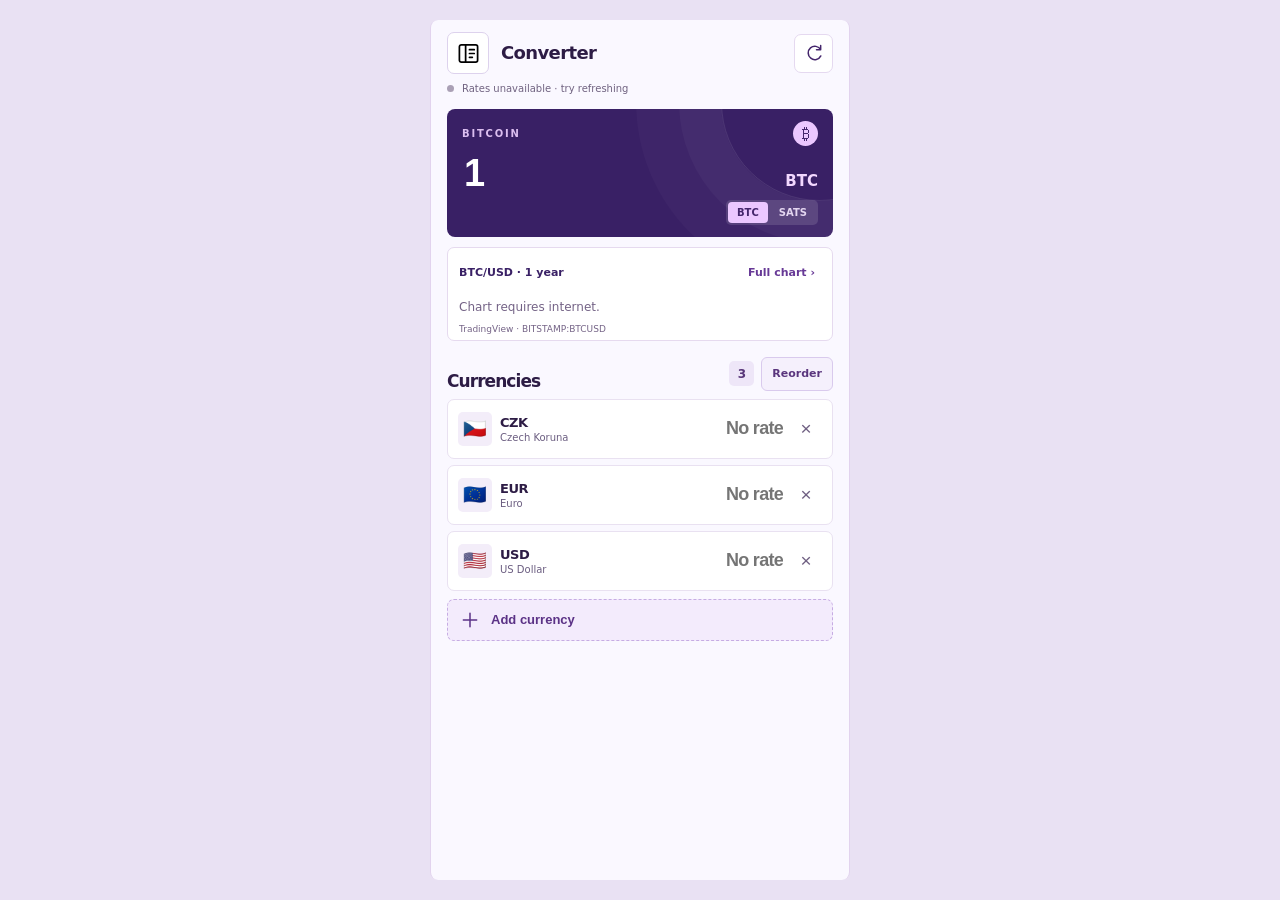
==== index.html @ 54537bfd "Update source link after repository rename" ====
<!doctype html>
<html lang="cs">
<head>
  <meta charset="utf-8">
  <meta name="viewport" content="width=device-width, initial-scale=1, viewport-fit=cover">
  <meta name="theme-color" content="#392065">
  <meta name="apple-mobile-web-app-capable" content="yes">
  <meta name="apple-mobile-web-app-status-bar-style" content="default">
  <meta name="apple-mobile-web-app-title" content="VexlCalc">
  <meta name="description" content="Nezávislá kalkulačka pro osobní směnu BTC a cestovní převod měn.">
  <link rel="manifest" href="./manifest.json">
  <link rel="icon" href="./icon.svg" type="image/svg+xml">
  <link rel="apple-touch-icon" href="./icon-192.png">
  <link rel="stylesheet" href="./style.css">
  <title>VexlCalc · BTC peníze a měny</title>
</head>
<body>
  <svg class="icon-sprite" xmlns="http://www.w3.org/2000/svg" aria-hidden="true" focusable="false">
    <symbol id="icon-menu" viewBox="0 0 24 24"><rect x="2.5" y="3" width="19" height="18" rx="2"/><path d="M9 3v18m4-13h5m-5 4h5m-5 4h3"/></symbol>
    <symbol id="icon-refresh" viewBox="0 0 24 24"><path d="M20 8a8 8 0 1 0 .2 7.5M20 3v5h-5"/></symbol>
    <symbol id="icon-convert" viewBox="0 0 24 24"><rect x="5" y="2" width="14" height="20" rx="2"/><path d="M8 7h8M8 12h2m4 0h2m-8 5h2m4 0h2"/></symbol>
    <symbol id="icon-trade" viewBox="0 0 24 24"><circle cx="12" cy="12" r="3"/><path d="M2 12h6m-3-3-3 3 3 3m17-3h-6m3-3 3 3-3 3"/></symbol>
    <symbol id="icon-travel" viewBox="0 0 24 24"><rect x="2" y="4" width="16" height="12" rx="2"/><circle cx="10" cy="10" r="2"/><path d="M6 20h14a2 2 0 0 0 2-2V9m-3-2 3 2-3 2"/></symbol>
    <symbol id="icon-chart" viewBox="0 0 24 24"><path d="M3 3v18h18M6 16l4-5 3 2 6-7m-4 0h4v4"/></symbol>
    <symbol id="icon-settings" viewBox="0 0 24 24"><path d="M3 6h6m4 0h8M3 12h11m4 0h3M3 18h4m4 0h10"/><circle cx="11" cy="6" r="2"/><circle cx="16" cy="12" r="2"/><circle cx="9" cy="18" r="2"/></symbol>
    <symbol id="icon-install" viewBox="0 0 24 24"><rect x="5" y="2" width="14" height="20" rx="2"/><path d="M12 6v9m-3-3 3 3 3-3m-5 4h4"/></symbol>
    <symbol id="icon-code" viewBox="0 0 24 24"><path d="m8 6-6 6 6 6m8-12 6 6-6 6m-3-14-2 16"/></symbol>
    <symbol id="icon-heart" viewBox="0 0 24 24"><path d="M12 21 3.7 12.7A5 5 0 0 1 11 5.8L12 7l1-1.2a5 5 0 0 1 7.3 6.9z"/></symbol>
    <symbol id="icon-chevron" viewBox="0 0 24 24"><path d="m9 5 7 7-7 7"/></symbol>
    <symbol id="icon-swap" viewBox="0 0 24 24"><path d="M3 7h17m-4-4 4 4-4 4M21 17H4m4-4-4 4 4 4"/></symbol>
    <symbol id="icon-plus" viewBox="0 0 24 24"><path d="M12 4v16M4 12h16"/></symbol>
  </svg>
  <div class="app-shell">
    <main class="app" id="app">
      <header class="app-header">
        <button id="menu-toggle" class="menu-toggle" type="button" aria-label="Otevřít nabídku" aria-controls="app-menu" aria-haspopup="dialog" data-i18n-aria-label="openMenu"><svg class="icon" aria-hidden="true"><use href="#icon-menu"/></svg></button>
        <h1 id="screen-title">Převodník</h1>
        <button id="refresh" class="icon-button refresh-button" type="button" title="Aktualizovat kurzy" aria-label="Aktualizovat kurzy">
          <svg class="icon" aria-hidden="true"><use href="#icon-refresh"/></svg>
        </button>
      </header>

      <div class="status-line" id="rates-status" role="status" aria-live="polite"><span class="status-dot" id="status-dot"></span><span id="status-text" data-i18n="loading">Načítám kurzy…</span></div>

      <div id="convert-pane" class="screen-pane" role="region" aria-labelledby="screen-title">
      <section class="bitcoin-card" aria-labelledby="bitcoin-label">
        <div class="card-top"><span class="card-kicker" id="bitcoin-label">BITCOIN</span><span class="bitcoin-emblem" aria-hidden="true">₿</span></div>
        <div class="bitcoin-input-wrap"><input id="btc-input" class="bitcoin-input" type="text" inputmode="decimal" autocomplete="off" spellcheck="false" value="1" aria-label="Částka v bitcoinu nebo satoshi" data-i18n-aria-label="bitcoinInput"><span id="btc-unit" class="input-unit">BTC</span></div>
        <div class="card-bottom"><div class="unit-switch" role="group" aria-label="Jednotka bitcoinu" data-i18n-aria-label="bitcoinUnit"><button type="button" id="unit-btc" class="selected" aria-pressed="true">BTC</button><button type="button" id="unit-sats" aria-pressed="false">SATS</button></div></div>
      </section>

      <section class="chart-preview" id="chart-preview" aria-label="Graf bitcoinu" data-i18n-aria-label="chartTitle">
        <div class="chart-preview-top"><span id="chart-period">BTC/USD · 1 rok</span><button id="open-chart" type="button" data-i18n="openChart">Celý graf ›</button></div>
        <div id="mini-chart" class="chart-embed tradingview-widget-container"><div class="tradingview-widget-container__widget"></div></div>
        <p id="mini-chart-fallback" class="chart-fallback" data-i18n="chartOffline" hidden>Graf je dostupný online.</p>
        <a class="chart-credit" href="https://www.tradingview.com/symbols/BTCUSD/?exchange=BITSTAMP" target="_blank" rel="noopener nofollow noreferrer">TradingView · BITSTAMP:BTCUSD</a>
      </section>

      <section class="currencies" aria-labelledby="currencies-heading">
        <div class="section-heading"><h2 id="currencies-heading" data-i18n="myCurrencies">Měny</h2><div class="currency-actions"><span id="currency-count" class="count-badge">0</span><button type="button" id="sort-currencies" class="sort-toggle" aria-pressed="false">Seřadit</button></div></div>
        <p id="sort-hint" class="sort-hint" data-i18n="sortHint" hidden>Pořadí změníte šipkami. Ukládá se automaticky.</p>
        <div id="currency-list" class="currency-list"></div>
        <button type="button" id="add-currency" class="add-button"><svg class="icon" aria-hidden="true"><use href="#icon-plus"/></svg><span data-i18n="addCurrency">Přidat měnu</span></button>
      </section>

      </div>

      <div id="travel-pane" class="screen-pane" role="region" aria-labelledby="screen-title" hidden>
      <section class="travel-card" aria-labelledby="travel-heading">
        <h2 id="travel-heading" class="sr-only" data-i18n="travelHeading">Měna za měnu</h2>
        <label class="field-label" for="travel-amount" data-i18n="travelAmount">Kolik převést</label>
        <input id="travel-amount" class="field-input" type="text" inputmode="decimal" autocomplete="off" value="100">
        <div class="travel-pair"><label class="field-label" for="travel-from"><span data-i18n="fromCurrency">Z měny</span><select id="travel-from" class="field-select"></select></label><button type="button" id="travel-swap" class="swap-button" aria-label="Prohodit měny" data-i18n-aria-label="swapCurrencies"><svg class="icon" aria-hidden="true"><use href="#icon-swap"/></svg></button><label class="field-label" for="travel-to"><span data-i18n="toCurrency">Do měny</span><select id="travel-to" class="field-select"></select></label></div>
        <div class="travel-result" role="status" aria-live="polite"><span data-i18n="travelReference">Podle kurzu z internetu dostanu</span><strong id="travel-value">—</strong><small id="travel-rate"></small></div>
        <div class="travel-offer">
          <label class="field-label" for="travel-offer-basis"><span data-i18n="exchangeRate">Kurz směnárny</span><select id="travel-offer-basis" class="field-select"><option value="from"></option><option value="to"></option></select></label>
          <div class="travel-offer-fields"><label class="field-label" for="travel-offer-rate"><span id="travel-offer-rate-label" data-i18n="exchangeRateValue">Nabízený kurz</span><input id="travel-offer-rate" class="field-input" type="text" inputmode="decimal" autocomplete="off" placeholder="0"></label><label class="field-label" for="travel-fee"><span id="travel-fee-label" data-i18n="exchangeFee">Poplatek</span><input id="travel-fee" class="field-input" type="text" inputmode="decimal" autocomplete="off" placeholder="0"></label></div>
          <div id="travel-comparison" class="travel-comparison" role="status" aria-live="polite" hidden><span data-i18n="exchangeReceived">Ve směnárně dostanu</span><strong id="travel-offer-value"></strong><div class="travel-difference"><b id="travel-difference"></b><small id="travel-percent"></small></div><small id="travel-source-equivalent"></small></div>
          <p id="travel-offer-error" class="travel-offer-error" role="status" aria-live="polite" hidden></p>
        </div>
      </section>
      </div>

      <div id="trade-pane" class="screen-pane" role="region" aria-labelledby="screen-title" hidden>
        <div class="trade-side" role="group" aria-label="Směr obchodu" data-i18n-aria-label="tradeSideLabel"><button type="button" id="dealer-sell" class="selected" aria-pressed="true" data-i18n="dealerSell">Prodávám BTC</button><button type="button" id="dealer-buy" aria-pressed="false" data-i18n="dealerBuy">Nakupuji BTC</button></div>
        <div class="trade-settings">
          <label class="field-label" for="dealer-currency"><span data-i18n="tradeCurrency">Měna obchodu</span><select id="dealer-currency" class="field-select"></select></label>
          <div class="market-tools" id="market-tools"><label class="field-label" for="market-source"><span data-i18n="marketSource">Referenční cena</span><select id="market-source" class="field-select"><option value="live" data-i18n="marketAutomatic">Automatický kurz</option><option value="manual" data-i18n="marketManual">Zadám vlastní cenu</option></select></label><label class="field-label" id="manual-market-wrap" for="manual-market" hidden><span data-i18n="manualMarketLabel">Cena 1 BTC ve zvolené měně</span><input id="manual-market" class="field-input" type="text" inputmode="decimal" autocomplete="off"></label></div>
          <p id="market-source-hint" class="helper-text"></p>
          <div class="margin-control"><label class="margin-label" for="margin-percent" data-i18n="marginLabel">Moje výhoda oproti kurzu</label><div class="percent-wrap"><input id="margin-percent" type="text" inputmode="decimal" autocomplete="off" value="2" aria-describedby="margin-preview"><b>%</b></div><p id="margin-preview" class="margin-preview" aria-live="polite"></p></div>
          <div class="amount-tools"><label class="field-label" for="dealer-amount-kind"><span data-i18n="iEnter">Zadávám</span><select id="dealer-amount-kind" class="field-select"><option value="fiat" data-i18n="fiatAmount">Částku v měně</option><option value="bitcoin" data-i18n="bitcoinAmount">Množství BTC</option></select></label><label class="field-label" for="dealer-unit"><span data-i18n="bitcoinUnit">Jednotka bitcoinu</span><select id="dealer-unit" class="field-select"><option value="BTC">BTC</option><option value="SATS">SATS</option></select></label></div>
          <label class="field-label" for="dealer-amount" data-i18n="tradeAmount">Částka pro nabídku</label><input id="dealer-amount" class="field-input trade-amount" type="text" inputmode="decimal" autocomplete="off" value="10000">
        </div>
        <section class="offer-card" aria-labelledby="offer-heading" aria-live="polite"><h2 id="offer-heading" class="sr-only" data-i18n="offerHeading">Výsledek směny</h2><div class="offer-primary"><span id="offer-fiat-label"></span><strong id="offer-fiat">—</strong></div><div class="offer-primary"><span id="offer-btc-label"></span><strong id="offer-btc">—</strong></div><div class="offer-detail"><span id="offer-market-label">Tržní cena 1 BTC</span><span id="offer-market">—</span></div><div class="offer-detail"><span data-i18n="yourPrice">Vaše cena 1 BTC</span><span id="offer-price">—</span></div><div class="offer-detail"><span id="offer-difference-label">Rozdíl proti trhu</span><span id="offer-difference">—</span></div><div class="trade-actions"><button id="trade-share" type="button" data-i18n="shareTradeAction" disabled hidden>Sdílet nabídku</button><button id="trade-copy" type="button" data-i18n="copyTradeAction" disabled>Kopírovat</button></div></section>
        <p id="trade-share-status" class="trade-share-status" role="status" aria-live="polite"></p>
        <p id="trade-validation" class="trade-validation" role="status" aria-live="polite"></p>
        <p class="helper-text trade-note" data-i18n="tradeNotice">Poplatky nejsou zahrnuty; BTC se zaokrouhluje na celé satoshi.</p>
      </div>

      <div id="chart-pane" class="screen-pane chart-pane" role="region" aria-labelledby="screen-title" hidden>
        <div id="large-chart" class="large-chart tradingview-widget-container"><div class="tradingview-widget-container__widget"></div></div>
        <p id="large-chart-fallback" class="chart-fallback" data-i18n="chartOffline" hidden>Graf vyžaduje internet.</p>
        <a class="chart-credit" href="https://www.tradingview.com/symbols/BTCUSD/?exchange=BITSTAMP" target="_blank" rel="noopener nofollow noreferrer" data-i18n="chartOnTradingView">Otevřít na TradingView ↗</a>
      </div>

      <div id="settings-pane" class="screen-pane" role="region" aria-labelledby="screen-title" hidden>
        <section class="settings-card" aria-label="Nastavení grafu" data-i18n-aria-label="chartSettings">
          <label class="preview-setting" for="show-chart-preview"><span data-i18n="showChartPreview">Zobrazit malý graf v Převodníku</span><span class="switch-control"><input id="show-chart-preview" type="checkbox" role="switch" checked><span class="switch-track" aria-hidden="true"></span><span id="chart-preview-state">Zapnuto</span></span></label>
          <label class="field-label" for="chart-range"><span data-i18n="chartRangeLabel">Období grafu</span><select id="chart-range" class="field-select"><option value="1M" data-i18n="chartMonth">1 měsíc</option><option value="3M" data-i18n="chartQuarter">3 měsíce</option><option value="12M" data-i18n="chartYear">1 rok</option><option value="60M" data-i18n="chartFiveYears">5 let</option><option value="MAX" data-i18n="chartMax">MAX</option></select></label>
        </section>
      </div>
    </main>
    <dialog id="app-menu" class="app-menu" aria-labelledby="menu-title">
      <div class="menu-header"><span class="menu-monogram" aria-hidden="true">₿</span><h2 id="menu-title">VexlCalc</h2><button id="menu-close" class="menu-close" type="button" aria-label="Zavřít nabídku" data-i18n-aria-label="closeMenu">×</button></div>
      <nav class="drawer-nav" aria-label="Obrazovky aplikace" data-i18n-aria-label="modeLabel">
        <button type="button" id="tab-convert" data-mode="convert" aria-controls="convert-pane" aria-current="page"><span class="nav-icon" aria-hidden="true"><svg class="icon"><use href="#icon-convert"/></svg></span><span data-i18n="converterTab">Převodník</span><svg class="icon nav-arrow" aria-hidden="true"><use href="#icon-chevron"/></svg></button>
        <button type="button" id="tab-trade" data-mode="trade" aria-controls="trade-pane"><span class="nav-icon" aria-hidden="true"><svg class="icon"><use href="#icon-trade"/></svg></span><span data-i18n="tradeTab">Osobní směna</span><svg class="icon nav-arrow" aria-hidden="true"><use href="#icon-chevron"/></svg></button>
        <button type="button" id="tab-travel" data-mode="travel" aria-controls="travel-pane"><span class="nav-icon" aria-hidden="true"><svg class="icon"><use href="#icon-travel"/></svg></span><span data-i18n="travelHeading">Měna za měnu</span><svg class="icon nav-arrow" aria-hidden="true"><use href="#icon-chevron"/></svg></button>
        <button type="button" id="tab-chart" data-mode="chart" aria-controls="chart-pane"><span class="nav-icon" aria-hidden="true"><svg class="icon"><use href="#icon-chart"/></svg></span><span data-i18n="chartTab">Graf BTC</span><svg class="icon nav-arrow" aria-hidden="true"><use href="#icon-chevron"/></svg></button>
        <button type="button" id="tab-settings" data-mode="settings" aria-controls="settings-pane"><span class="nav-icon" aria-hidden="true"><svg class="icon"><use href="#icon-settings"/></svg></span><span data-i18n="settingsTab">Nastavení</span><svg class="icon nav-arrow" aria-hidden="true"><use href="#icon-chevron"/></svg></button>
      </nav>
      <div class="menu-footer">
        <button type="button" id="install-button" class="menu-action"><span class="menu-action-icon" aria-hidden="true"><svg class="icon"><use href="#icon-install"/></svg></span><span data-i18n="installButton">Nainstalovat aplikaci</span></button>
        <a class="menu-action" href="https://github.com/agp-l/VexlCalc" target="_blank" rel="noopener noreferrer"><span class="menu-action-icon" aria-hidden="true"><svg class="icon"><use href="#icon-code"/></svg></span><span data-i18n="openSource">Zdrojový kód na GitHubu</span></a>
        <button type="button" id="donate-button" class="menu-action"><span class="menu-action-icon" aria-hidden="true"><svg class="icon"><use href="#icon-heart"/></svg></span><span data-i18n="donate">Podpořit projekt</span></button>
        <label for="language-switch" data-i18n="languageLabel">Jazyk aplikace</label><select id="language-switch" class="language-select" aria-label="Jazyk aplikace" data-i18n-aria-label="languageLabel"><option value="auto" data-i18n="automatic">Auto</option><option value="cs">Čeština</option><option value="en">English</option></select>
      </div>
    </dialog>
  </div>

  <dialog id="currency-dialog" class="currency-dialog" aria-labelledby="dialog-title"><div class="dialog-header"><div><span class="eyebrow" data-i18n="settings">NASTAVENÍ</span><h2 id="dialog-title" data-i18n="addCurrency">Přidat měnu</h2></div><button type="button" id="close-dialog" class="icon-button" aria-label="Zavřít" data-i18n-aria-label="close">×</button></div><label class="search-label" for="currency-search" data-i18n="searchLabel">Hledat podle názvu nebo kódu</label><input id="currency-search" class="search-input" type="search" autocomplete="off" placeholder="Třeba PLN nebo zlotý" data-i18n-placeholder="searchPlaceholder"><div id="currency-options" class="currency-options"></div></dialog>
  <dialog id="trade-copy-dialog" class="currency-dialog trade-copy-dialog" aria-labelledby="trade-copy-title"><div class="dialog-header"><h2 id="trade-copy-title" data-i18n="copyTradeFallbackTitle">Zkopírovat nabídku</h2><button id="trade-copy-close" class="icon-button" type="button" aria-label="Zavřít" data-i18n-aria-label="close">×</button></div><label class="search-label" for="trade-copy-text" data-i18n="copyTradeFallbackHint">Označený text zkopírujte ručně.</label><textarea id="trade-copy-text" readonly rows="7"></textarea></dialog>
  <dialog id="install-dialog" class="currency-dialog install-dialog" aria-labelledby="install-title"><div class="dialog-header"><div><span class="eyebrow" data-i18n="installEyebrow">APLIKACE V MOBILU</span><h2 id="install-title" data-i18n="installTitle">Přidat na plochu</h2></div><button type="button" id="close-install" class="icon-button" aria-label="Zavřít" data-i18n-aria-label="close">×</button></div><p data-i18n="installIntro">Otevřete si kalkulačku jedním klepnutím přímo z plochy.</p><p id="install-instructions"></p></dialog>
  <dialog id="donate-dialog" class="currency-dialog donate-dialog" aria-labelledby="donate-title">
    <div class="dialog-header"><h2 id="donate-title" data-i18n="donate">Podpořit projekt</h2><button type="button" id="close-donate" class="icon-button" aria-label="Zavřít" data-i18n-aria-label="close">×</button></div>
    <div class="donate-method"><label for="donate-btc" data-i18n="donateBitcoin">Bitcoinová síť</label><textarea id="donate-btc" readonly rows="2" spellcheck="false">bc1pakxyfgcxujzrss5sgndsevd27h0u9yc2sxchhgdjzrcy5hc0epfsuplfx2</textarea><div class="donate-actions"><button id="copy-btc" type="button" data-i18n="copyAddress">Kopírovat BTC adresu</button><a id="open-btc-wallet" href="bitcoin:bc1pakxyfgcxujzrss5sgndsevd27h0u9yc2sxchhgdjzrcy5hc0epfsuplfx2" data-i18n="openWallet">Otevřít peněženku</a></div><p class="donate-hint" data-i18n="bitcoinHint">Platba po bitcoinové síti (on-chain); Phoenix ji přijme jako vklad.</p></div>
    <div class="donate-method"><label for="donate-lightning" data-i18n="donateLightning">Lightning · nabídka BOLT12</label><textarea id="donate-lightning" readonly rows="3" spellcheck="false">[base64]</textarea><div class="donate-actions"><button id="copy-lightning" type="button" data-i18n="copyOffer">Kopírovat nabídku</button><a id="open-uri-wallet" href="bitcoin:?lno=[base64]" data-i18n="openWallet">Otevřít peněženku</a></div><p class="donate-hint" data-i18n="offerHint">Text lno1… a odkaz pro otevření peněženky jsou tatáž Lightning nabídka. Peněženka musí podporovat BOLT12.</p></div>
    <p id="copy-status" class="copy-status" role="status" aria-live="polite"></p>
  </dialog>
  <script type="module" src="./app.js"></script>
</body>
</html>
---- style.css ----
:root {
  font-family:Inter,"Segoe UI",system-ui,-apple-system,sans-serif;
  color:#2d1c45;
  background:#e9e1f3;
  font-synthesis:none
}

* {
  box-sizing:border-box
}

body {
  margin:0;
  min-width:300px
}

.icon-sprite { position:absolute;width:0;height:0;overflow:hidden }
.icon { width:20px;height:20px;fill:none;stroke:currentColor;stroke-width:1.8;stroke-linecap:round;stroke-linejoin:round }

.app-shell {
  min-height:100dvh;
  display:flex;
  justify-content:center;
  align-items:flex-start;
  background:#e9e1f3
}

.app {
  width:min(100%,420px);
  min-height:100dvh;
  padding:calc(12px + env(safe-area-inset-top)) 16px calc(14px + env(safe-area-inset-bottom));
  background:#faf8ff;
  border-inline:1px solid #e2d3ee
}

.app.chart-mode {
  height:100dvh;
  display:flex;
  flex-direction:column
}

.app-header {
  display:flex;
  align-items:center;
  gap:12px;
  min-height:42px
}

.app-header h1 { flex:1;min-width:0;margin:0;font-size:18px;font-weight:750;line-height:1.2;letter-spacing:-.035em }

.menu-toggle {
  width:42px;
  height:42px;
  display:flex;
  flex-direction:column;
  justify-content:center;
  align-items:center;
  flex:none;
  border:1px solid #ddd2ed;
  border-radius:7px;
  background:#fff;
  cursor:pointer
}
.menu-toggle .icon { width:23px;height:23px }

.sr-only {
  position:absolute;
  width:1px;
  height:1px;
  overflow:hidden;
  clip:rect(0,0,0,0);
  white-space:nowrap
}

.language-select {
  flex:none;
  width:100%;
  padding:9px 8px;
  border:1px solid #e5d9f0;
  border-radius:6px;
  background:#fff;
  color:#44266c;
  font-family:inherit;
  font-size:13px;
  font-weight:700;
  text-align:center;
  cursor:pointer
}

.icon-button {
  width:39px;
  height:39px;
  display:grid;
  place-items:center;
  flex:none;
  border:1px solid #e5d9f0;
  border-radius:7px;
  background:#fff;
  color:#44266c;
  cursor:pointer;
  font-size:26px
}

.icon-button svg {
  width:20px;
  height:20px
}

.icon-button:hover,.add-button:hover {
  background:#f0e8f9
}

.icon-button:focus-visible,button:focus-visible,input:focus-visible,select:focus-visible {
  outline:3px solid #bc8fe7;
  outline-offset:2px
}

.refresh-button.loading svg {
  animation:spin .8s linear infinite
}

@keyframes spin {
  to {
  transform:rotate(360deg)
}


}

.status-line {
  display:flex;
  align-items:center;
  gap:8px;
  min-height:18px;
  margin:5px 0 12px;
  font-size:10px;
  color:#706280
}

.status-line #status-text {
  flex:1;
  min-width:0
}

.status-dot {
  width:7px;
  height:7px;
  border-radius:50%;
  background:#aaa0b5
}

.status-dot.live {
  background:#8855b7;
  box-shadow:0 0 0 3px #eee3f8
}

.status-dot.stale {
  background:#cc9c4c;
  box-shadow:0 0 0 3px #f7ecda
}

[hidden] { display:none!important }
.app-menu {
  position:fixed;
  inset:0 auto 0 0;
  width:min(85vw,320px);
  max-width:none;
  height:100dvh;
  max-height:none;
  margin:0;
  padding:calc(15px + env(safe-area-inset-top)) 13px calc(15px + env(safe-area-inset-bottom));
  border:0;
  border-radius:0 7px 7px 0;
  background:#f8f5ff;
  color:#291d41;
  overflow-y:auto;
  box-shadow:8px 0 28px #1e113c33
}
.app-menu[open] { display:flex;flex-direction:column }
.app-menu::backdrop { background:#130c23a6 }
.menu-header { display:flex;align-items:center;gap:10px;padding:2px 0 20px }
.menu-header h2 { margin:0;font-size:18px;letter-spacing:-.035em }
.menu-monogram { display:grid;place-items:center;width:38px;height:38px;border-radius:7px;background:#392065;color:#efbfff;font-size:22px }
.menu-close { margin-left:auto;width:38px;height:38px;border:0;border-radius:6px;background:#ede6f6;color:#392065;font-size:25px;cursor:pointer }
.drawer-nav { display:grid;gap:4px;flex:none }
.drawer-nav button {
  display:flex;
  align-items:center;
  gap:12px;
  width:100%;
  min-height:48px;
  padding:6px 9px;
  border:0;
  border-radius:6px;
  background:transparent;
  color:#534969;
  font-family:inherit;
  font-size:14px;
  font-weight:700;
  text-align:left;
  cursor:pointer
}
.drawer-nav button[aria-current="page"] { background:#e9def8;color:#392065 }
.nav-icon { display:grid;place-items:center;flex:none;width:34px;height:34px;border-radius:6px;background:#fff;color:#674095 }
.nav-icon .icon { width:21px;height:21px }
.nav-arrow { width:15px;height:15px;margin-left:auto;color:#8f79a7 }
.drawer-nav button[aria-current="page"] .nav-icon { background:#392065;color:#fff }
.menu-footer { display:grid;gap:6px;flex:none;margin-top:auto;padding:15px 4px 0;border-top:1px solid #e8dff3;color:#6a607c;font-size:12px;font-weight:700 }
.menu-footer .language-select { text-align:left }
.menu-footer label { margin-top:8px }
.menu-action {
  display:flex;align-items:center;gap:10px;width:100%;min-height:42px;padding:8px;
  border:0;border-radius:6px;background:transparent;color:#392065;
  font-family:inherit;font-size:13px;font-weight:700;text-align:left;text-decoration:none;cursor:pointer
}
.menu-action:hover,.menu-action:focus-visible { background:#e9def8 }
.menu-action-icon { display:grid;place-items:center;flex:none;width:32px;height:32px;border-radius:5px;background:#eee6f8;color:#674095 }

.bitcoin-card {
  position:relative;
  overflow:hidden;
  padding:12px 15px;
  border-radius:8px;
  background:#392065;
  color:#fcfaff
}

.bitcoin-card:before {
  content:"";
  position:absolute;
  width:195px;
  height:195px;
  border-radius:50%;
  right:-85px;
  top:-105px;
  border:1px solid #ffffff19;
  box-shadow:0 0 0 42px #ffffff08,0 0 0 85px #ffffff06;
  pointer-events:none
}

.card-top,.card-bottom {
  position:relative;
  display:flex;
  justify-content:space-between;
  align-items:center
}

.card-kicker {
  font-size:10px;
  letter-spacing:.18em;
  font-weight:800;
  color:#dbbeef
}

.bitcoin-emblem {
  width:25px;
  height:25px;
  display:grid;
  place-items:center;
  border-radius:50%;
  background:#ebc7ff;
  color:#44266c;
  font-size:16px;
  font-weight:800
}

.bitcoin-input-wrap {
  position:relative;
  display:flex;
  align-items:baseline;
  gap:8px;
  margin:5px 0 3px
}

.bitcoin-input {
  width:100%;
  min-width:0;
  border:0;
  outline:0;
  background:transparent;
  color:#fff;
  font-size:clamp(30px,8vw,38px);
  line-height:1.15;
  font-weight:700;
  letter-spacing:-.055em;
  font-variant-numeric:tabular-nums
}

.bitcoin-input::selection {
  background:#d4a3f3;
  color:#392065
}

.input-unit {
  font-size:15px;
  font-weight:800;
  color:#f2d8ff
}

.card-bottom {
  display:flex;
  justify-content:flex-end
}

.chart-preview {
  padding:8px 11px 6px;
  margin-top:10px;
  border:1px solid #e6daef;
  border-radius:7px;
  background:#fff
}
.chart-preview-top {
  display:flex;align-items:center;justify-content:space-between;gap:8px
}
.chart-preview-top span { color:#392065;font-size:11px;font-weight:800 }
.chart-preview-top button {
  min-height:34px;padding:4px 6px;border:0;background:transparent;color:#673996;font-family:inherit;
  font-size:11px;font-weight:750;cursor:pointer
}
.chart-embed { width:100%;height:94px;overflow:hidden }
.chart-embed .tradingview-widget-container__widget,.large-chart .tradingview-widget-container__widget {
  width:100%;height:100%
}
.chart-credit { display:block;margin-top:2px;color:#746386;font-size:9px;text-decoration:none }
.chart-fallback { margin:10px 0;color:#746386;font-size:12px }
.chart-pane { flex:1;min-height:0;display:flex;flex-direction:column;padding-top:10px }
.large-chart { flex:1;min-height:300px;width:100%;overflow:hidden;border:1px solid #e6daef;border-radius:7px }
.chart-pane>.chart-credit { margin-top:8px;font-size:11px }
.settings-card { display:grid;gap:20px;margin-top:10px;padding:16px;border:1px solid #e6daef;border-radius:7px;background:#fff }
.preview-setting { display:grid;gap:12px;color:#392065;font-size:14px;font-weight:700;cursor:pointer }
.switch-control { display:flex;align-items:center;gap:12px;font-size:12px;color:#5b3286 }
.switch-control input { position:absolute;width:1px;height:1px;opacity:0 }
.switch-track { position:relative;display:block;width:50px;height:28px;border-radius:15px;background:#c7bbd5;transition:background .18s ease }
.switch-track::after { content:"";position:absolute;top:3px;left:3px;width:22px;height:22px;border-radius:50%;background:#fff;box-shadow:0 1px 4px #24123e33;transition:transform .18s ease }
.switch-control input:checked+.switch-track { background:#6b39a1 }
.switch-control input:checked+.switch-track::after { transform:translateX(22px) }
.switch-control input:focus-visible+.switch-track { outline:3px solid #bc8fe7;outline-offset:3px }
.settings-card .field-select { margin-top:5px }

.unit-switch {
  display:flex;
  gap:2px;
  flex:none;
  padding:2px;
  border-radius:5px;
  background:#ffffff20
}

.unit-switch button {
  border:0;
  border-radius:4px;
  background:transparent;
  color:#e4d6f0;
  padding:5px 9px;
  font-family:inherit;
  font-weight:800;
  font-size:10px;
  cursor:pointer
}

.unit-switch button.selected {
  background:#ebc7ff;
  color:#44266c
}

.currencies {
  margin-top:16px
}

.section-heading {
  display:flex;
  align-items:end;
  justify-content:space-between;
  margin-bottom:8px
}

.section-heading h2,.dialog-header h2 {
  margin:0;
  font-size:17px;
  line-height:1.1;
  letter-spacing:-.055em
}

.currency-actions { display:flex;align-items:center;gap:7px }
.sort-toggle { min-height:34px;padding:6px 10px;border:1px solid #d9caed;border-radius:6px;background:#f5f0fc;color:#5a357d;font-family:inherit;font-size:11px;font-weight:700;cursor:pointer }
.sort-hint { margin:-6px 0 13px;color:#695d79;font-size:11px;line-height:1.4 }
.sort-controls { display:none;gap:5px;margin-left:auto }
.currency-row.sorting .currency-value,.currency-row.sorting .remove-button { display:none }
.currency-row.sorting .sort-controls { display:flex }
.sort-controls button { width:36px;height:38px;border:1px solid #d9caed;border-radius:6px;background:#f5f0fc;color:#593680;font-size:20px;cursor:pointer }
.sort-controls button:disabled { opacity:.35;cursor:default }

.count-badge {
  display:grid;
  place-items:center;
  min-width:25px;
  height:25px;
  padding:0 6px;
  border-radius:5px;
  background:#eee6f8;
  color:#583679;
  font-size:12px;
  font-weight:800
}

.currency-list {
  display:flex;
  flex-direction:column;
  gap:6px
}

.currency-row {
  display:flex;
  align-items:center;
  gap:8px;
  min-height:60px;
  padding:8px 10px;
  border:1px solid #e9e1f1;
  border-radius:7px;
  background:#fff
}

.currency-icon {
  width:34px;
  height:34px;
  display:grid;
  place-items:center;
  flex:none;
  border-radius:5px;
  background:#f3edf9;
  font-size:19px
}

.currency-info {
  min-width:0;
  width:72px;
  flex:none
}

.currency-code {
  display:block;
  font-size:13px;
  font-weight:800;
  letter-spacing:-.035em
}

.currency-name {
  display:block;
  overflow:hidden;
  text-overflow:ellipsis;
  white-space:nowrap;
  font-size:10px;
  color:#6b5d80;
  margin-top:2px
}

.currency-value {
  min-width:0;
  flex:1
}

.currency-value input {
  display:block;
  width:100%;
  border:0;
  outline:0;
  text-align:right;
  color:#2d1c45;
  background:transparent;
  font-size:18px;
  font-weight:700;
  letter-spacing:-.04em;
  font-variant-numeric:tabular-nums
}

.currency-value input::selection {
  background:#ebc7ff
}
.currency-value input:focus-visible { outline:2px solid #bc8fe7;outline-offset:2px;border-radius:5px }

.remove-button {
  margin-left:-3px;
  min-width:32px;
  min-height:36px;
  padding:4px;
  border:0;
  background:none;
  color:#6e5e81;
  cursor:pointer;
  font-size:19px;
  line-height:1
}

.remove-button:hover {
  color:#ae564c
}

.add-button {
  width:100%;
  min-height:42px;
  display:flex;
  align-items:center;
  gap:11px;
  padding:6px 12px;
  margin-top:8px;
  border:1px dashed #c6ace3;
  border-radius:7px;
  background:#f3ebfc;
  color:#5b3286;
  font-size:13px;
  font-weight:750;
  cursor:pointer;
  text-align:left
}

.add-button .icon { flex:none }

.empty-state {
  padding:16px;
  text-align:center;
  color:#6e5e81;
  background:#fff;
  border:1px solid #e9e1f1;
  border-radius:7px;
  font-size:13px
}

.currency-dialog {
  width:min(calc(100% - 24px),420px);
  max-height:min(88dvh,680px);
  padding:18px;
  border:0;
  border-radius:8px;
  background:#faf8ff;
  color:#2d1c45;
  box-shadow:0 12px 38px #1d103855
}

.currency-dialog::backdrop {
  background:#1f113ca8
}

.install-dialog { max-width:380px }
.install-dialog p { color:#6e5e81;font-size:14px;line-height:1.6;margin:0 0 13px }
.install-dialog p:last-child { color:#392065;font-weight:650;margin-bottom:0 }
.donate-dialog { max-width:410px;overflow-y:auto }
.donate-method { display:grid;gap:7px;margin-top:16px }
.donate-method label { font-size:12px;font-weight:750;color:#392065 }
.donate-method textarea {
  width:100%;min-height:56px;padding:9px;border:1px solid #e2d3ee;border-radius:6px;
  background:#fff;color:#392065;font-family:ui-monospace,monospace;font-size:11px;
  overflow-wrap:anywhere;resize:vertical
}
.donate-actions { display:flex;align-items:center;flex-wrap:wrap;gap:8px }
.donate-actions button,.donate-actions a {
  min-height:34px;padding:7px 11px;border:1px solid #d9caed;border-radius:6px;
  background:#f0e8f9;color:#392065;font-family:inherit;font-size:12px;
  font-weight:700;text-decoration:none;cursor:pointer
}
.donate-hint { margin:0;color:#706280;font-size:11px;line-height:1.45 }
.copy-status { min-height:17px;margin:12px 0 0;color:#5b3286;font-size:12px }
.trade-copy-dialog textarea {
  display:block;width:100%;min-height:135px;margin-top:8px;padding:10px;
  border:1px solid #e2d3ee;border-radius:6px;background:#fff;color:#392065;
  font:inherit;font-size:13px;line-height:1.5;resize:vertical
}

.dialog-header {
  display:flex;
  justify-content:space-between;
  align-items:start;
  margin-bottom:14px
}

.search-label {
  display:block;
  margin-bottom:8px;
  color:#6e5e81;
  font-size:12px;
  font-weight:700
}

.search-input {
  width:100%;
  padding:11px 12px;
  border:1px solid #e5d8f0;
  border-radius:6px;
  background:#fff;
  color:#392065;
  font:inherit;
  outline:0
}

.currency-options {
  display:flex;
  flex-direction:column;
  gap:6px;
  overflow-y:auto;
  max-height:55dvh;
  margin-top:10px
}

.option-button {
  display:flex;
  align-items:center;
  gap:12px;
  width:100%;
  padding:7px;
  border:0;
  border-radius:6px;
  background:#fff;
  text-align:left;
  color:#392065;
  cursor:pointer
}

.option-button:hover {
  background:#f1eafa
}

.option-button .currency-icon {
  width:35px;
  height:35px;
  font-size:19px
}

.option-button strong {
  display:block;
  font-size:13px
}

.option-button small {
  display:block;
  color:#695b7c;
  margin-top:2px
}

.option-button .option-plus {
  margin-left:auto;
  color:#874bb7;
  font-size:20px
}

.option-empty {
  padding:20px;
  text-align:center;
  color:#6e5e81;
  font-size:13px
}

.travel-card {
  margin-top:0;
  padding:15px;
  border:1px solid #e6daef;
  border-radius:8px;
  background:linear-gradient(150deg,#fff,#faf6ff)
}


.field-label {
  display:block;
  min-width:0;
  color:#685579;
  font-size:10px;
  font-weight:750
}

.field-label>span { display:block;margin-bottom:5px }
.field-input,.field-select,.percent-wrap input {
  width:100%;
  min-width:0;
  border:1px solid #e2d3ee;
  border-radius:6px;
  background:#fff;
  color:#392065;
  font-family:inherit;
  font-size:14px
}

.field-input { padding:9px 10px;font-weight:700;font-variant-numeric:tabular-nums }
.field-select { padding:9px 7px;white-space:nowrap;text-overflow:ellipsis }

.travel-pair {
  display:grid;
  grid-template-columns:minmax(0,1fr) 36px minmax(0,1fr);
  align-items:end;
  gap:6px;
  margin-top:11px
}

.swap-button {
  display:grid;
  place-items:center;
  height:38px;
  border:1px solid #e2d3ee;
  border-radius:6px;
  background:#f3ebfc;
  color:#5b3286;
  cursor:pointer
}

.travel-result {
  display:grid;
  gap:4px;
  padding:14px;
  margin-top:13px;
  border-radius:7px;
  background:#392065;
  color:#fff
}

.travel-result>span,.travel-comparison>span { font-size:11px;color:#e8d7f2 }
.travel-result strong { font-size:24px;letter-spacing:-.04em;overflow-wrap:anywhere }
.travel-result small { color:#ead7f6;font-size:11px }
.travel-offer { display:grid;gap:9px;margin-top:13px;padding-top:13px;border-top:1px solid #e6daef }
.travel-offer-fields { display:grid;grid-template-columns:minmax(0,1fr) minmax(0,1fr);gap:8px }
.travel-comparison { display:grid;gap:5px;padding:12px;border:1px solid #e2d3ee;border-radius:7px;background:#f4eefb }
.travel-comparison>span { color:#6e5685 }
.travel-comparison strong { font-size:22px;letter-spacing:-.04em;overflow-wrap:anywhere }
.travel-difference { display:flex;align-items:center;justify-content:space-between;flex-wrap:wrap;gap:4px 8px }
.travel-difference b { font-size:14px;color:#a04456 }
.travel-comparison[data-result="gain"] .travel-difference b { color:#23735d }
.travel-comparison[data-result="even"] .travel-difference b { color:#392065 }
.travel-comparison small { color:#6e5685;font-size:11px }
.travel-offer-error { margin:0;color:#a04456;font-size:11px }
.helper-text { margin:7px 0 0;color:#7d6e8d;font-size:10px;line-height:1.45 }

.trade-side {
  display:flex;
  gap:4px;
  padding:3px;
  margin-bottom:10px;
  border-radius:7px;
  background:#eee6f8
}

.trade-side button {
  flex:1;
  min-width:0;
  min-height:38px;
  padding:7px 5px;
  border:0;
  border-radius:5px;
  background:transparent;
  color:#6a4e87;
  font-family:inherit;
  font-size:12px;
  font-weight:750;
  cursor:pointer
}

.trade-side button.selected { background:#392065;color:#f7ecff }
.trade-settings {
  display:grid;
  gap:9px;
  padding:12px;
  border:1px solid #e8daf2;
  border-radius:8px;
  background:#fff
}

.amount-tools,.market-tools { display:grid;grid-template-columns:minmax(0,1fr) minmax(0,1fr);gap:7px }
.market-tools:not(.manual-active) { grid-template-columns:1fr }
.margin-control {
  display:grid;
  grid-template-columns:minmax(0,1fr) 88px;
  align-items:center;
  gap:3px 8px;
  padding:8px 10px;
  border:1px solid #d8c2eb;
  border-radius:6px;
  background:#f5edfc
}
.margin-label { color:#5b3286;font-size:12px;font-weight:750 }
.percent-wrap { display:flex;align-items:center;gap:4px;color:#5b3286 }
.percent-wrap input { min-width:0;padding:7px 8px;font-weight:750;font-variant-numeric:tabular-nums;text-align:right }
.percent-wrap b { font-size:13px }
.margin-preview { grid-column:1/-1;margin:0;color:#694783;font-size:11px;line-height:1.5 }
.margin-preview.unfavorable { color:#a44d36 }
.trade-amount { font-size:19px }

.offer-card {
  padding:14px;
  margin-top:10px;
  border-radius:8px;
  background:#392065;
  color:#fcfaff
}

.offer-primary { display:grid;gap:2px;margin:0 0 9px }
.offer-primary span { color:#d9c3e9;font-size:11px }
.offer-primary strong { font-size:clamp(20px,6vw,25px);letter-spacing:-.04em;overflow-wrap:anywhere }
.offer-detail { display:flex;justify-content:space-between;gap:8px;margin-top:6px;font-size:10px }
.offer-primary + .offer-detail { padding-top:9px;border-top:1px solid #ffffff33 }
.offer-detail span:first-child { color:#d9c3e9 }
.offer-detail span:last-child { text-align:right;font-weight:750 }
.trade-actions { display:flex;gap:8px;margin-top:13px;padding-top:12px;border-top:1px solid #ffffff33 }
.trade-actions button {
  flex:1;min-height:40px;padding:7px 9px;border:1px solid #bc8fe7;border-radius:6px;
  background:#f3e8ff;color:#392065;font:inherit;font-size:12px;font-weight:750;cursor:pointer
}
.trade-actions button:last-child { background:transparent;color:#fff }
.trade-actions button:disabled { opacity:.5;cursor:default }
.trade-share-status { margin:5px 2px 0;color:#5b3286;font-size:11px }
.trade-share-status:empty { display:none }
.trade-validation { min-height:0;margin:6px 2px 0;color:#a44d36;font-size:11px;line-height:1.4 }
.trade-validation:empty { display:none }
.trade-note { margin:4px 2px 0 }

@media(max-width:380px) {
  .app {
  padding-left:12px;
  padding-right:12px
}

.currency-row {
  gap:6px;
  padding:7px
}

.currency-info {
  width:62px
}

.currency-value input {
  font-size:18px
}


}

@media(min-width:421px) {
  .app-menu { left:calc(50vw - 210px) }
}

@media(min-width:600px) {
  .app-shell {
  padding:20px
}

.app {
  min-height:calc(100dvh - 40px);
  border-radius:8px
}

.app.chart-mode { height:calc(100dvh - 40px) }

.app-menu {
  top:20px;
  bottom:20px;
  height:calc(100dvh - 40px);
  border-radius:8px 0 0 8px
}

}

@media(prefers-reduced-motion:reduce) {
  *,*:before,*:after {
  animation-duration:.01ms!important;
  scroll-behavior:auto!important
}


}
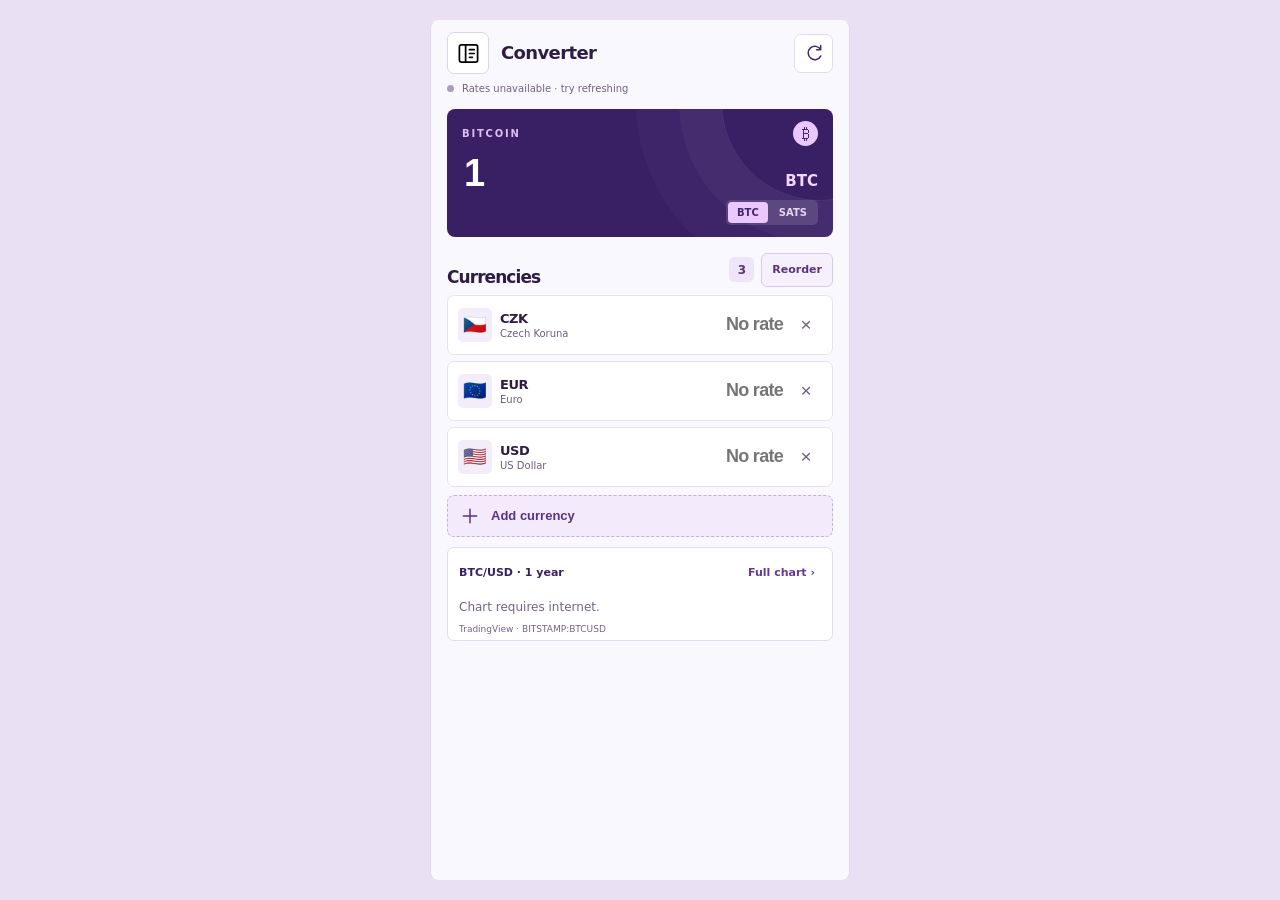
==== commit fd60c7ea: "Place mini chart below currency list" ====
--- a/index.html
+++ b/index.html
@@ -49,18 +49,18 @@
         <div class="card-bottom"><div class="unit-switch" role="group" aria-label="Jednotka bitcoinu" data-i18n-aria-label="bitcoinUnit"><button type="button" id="unit-btc" class="selected" aria-pressed="true">BTC</button><button type="button" id="unit-sats" aria-pressed="false">SATS</button></div></div>
       </section>
 
+      <section class="currencies" aria-labelledby="currencies-heading">
+        <div class="section-heading"><h2 id="currencies-heading" data-i18n="myCurrencies">Měny</h2><div class="currency-actions"><span id="currency-count" class="count-badge">0</span><button type="button" id="sort-currencies" class="sort-toggle" aria-pressed="false">Seřadit</button></div></div>
+        <p id="sort-hint" class="sort-hint" data-i18n="sortHint" hidden>Pořadí změníte šipkami. Ukládá se automaticky.</p>
+        <div id="currency-list" class="currency-list"></div>
+        <button type="button" id="add-currency" class="add-button"><svg class="icon" aria-hidden="true"><use href="#icon-plus"/></svg><span data-i18n="addCurrency">Přidat měnu</span></button>
+      </section>
+
       <section class="chart-preview" id="chart-preview" aria-label="Graf bitcoinu" data-i18n-aria-label="chartTitle">
         <div class="chart-preview-top"><span id="chart-period">BTC/USD · 1 rok</span><button id="open-chart" type="button" data-i18n="openChart">Celý graf ›</button></div>
         <div id="mini-chart" class="chart-embed tradingview-widget-container"><div class="tradingview-widget-container__widget"></div></div>
         <p id="mini-chart-fallback" class="chart-fallback" data-i18n="chartOffline" hidden>Graf je dostupný online.</p>
         <a class="chart-credit" href="https://www.tradingview.com/symbols/BTCUSD/?exchange=BITSTAMP" target="_blank" rel="noopener nofollow noreferrer">TradingView · BITSTAMP:BTCUSD</a>
-      </section>
-
-      <section class="currencies" aria-labelledby="currencies-heading">
-        <div class="section-heading"><h2 id="currencies-heading" data-i18n="myCurrencies">Měny</h2><div class="currency-actions"><span id="currency-count" class="count-badge">0</span><button type="button" id="sort-currencies" class="sort-toggle" aria-pressed="false">Seřadit</button></div></div>
-        <p id="sort-hint" class="sort-hint" data-i18n="sortHint" hidden>Pořadí změníte šipkami. Ukládá se automaticky.</p>
-        <div id="currency-list" class="currency-list"></div>
-        <button type="button" id="add-currency" class="add-button"><svg class="icon" aria-hidden="true"><use href="#icon-plus"/></svg><span data-i18n="addCurrency">Přidat měnu</span></button>
       </section>
 
       </div>
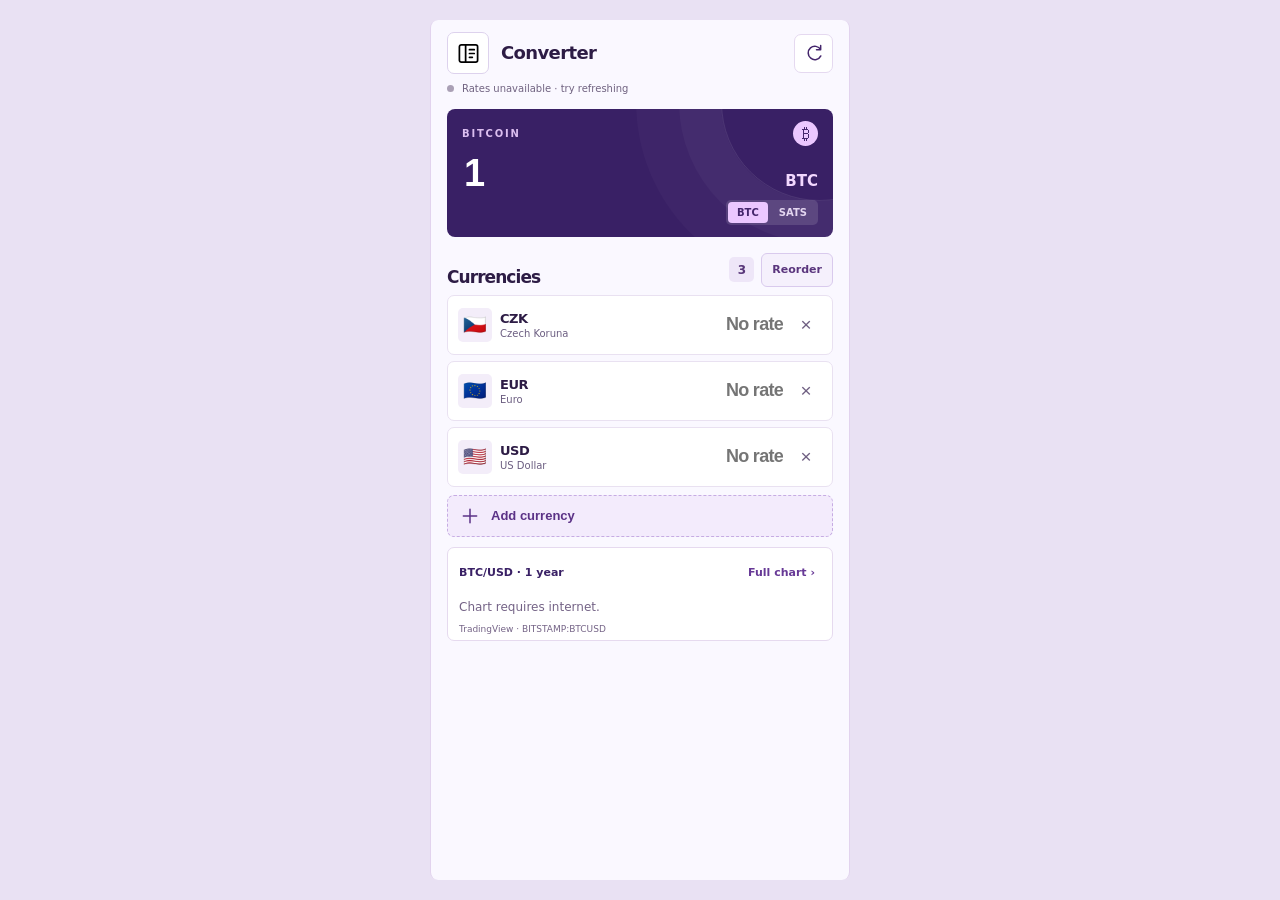
==== commit 192ff27b: "Clarify reference price adjustment label" ====
--- a/index.html
+++ b/index.html
@@ -87,7 +87,7 @@
           <label class="field-label" for="dealer-currency"><span data-i18n="tradeCurrency">Měna obchodu</span><select id="dealer-currency" class="field-select"></select></label>
           <div class="market-tools" id="market-tools"><label class="field-label" for="market-source"><span data-i18n="marketSource">Referenční cena</span><select id="market-source" class="field-select"><option value="live" data-i18n="marketAutomatic">Automatický kurz</option><option value="manual" data-i18n="marketManual">Zadám vlastní cenu</option></select></label><label class="field-label" id="manual-market-wrap" for="manual-market" hidden><span data-i18n="manualMarketLabel">Cena 1 BTC ve zvolené měně</span><input id="manual-market" class="field-input" type="text" inputmode="decimal" autocomplete="off"></label></div>
           <p id="market-source-hint" class="helper-text"></p>
-          <div class="margin-control"><label class="margin-label" for="margin-percent" data-i18n="marginLabel">Moje výhoda oproti kurzu</label><div class="percent-wrap"><input id="margin-percent" type="text" inputmode="decimal" autocomplete="off" value="2" aria-describedby="margin-preview"><b>%</b></div><p id="margin-preview" class="margin-preview" aria-live="polite"></p></div>
+          <div class="margin-control"><label class="margin-label" for="margin-percent" data-i18n="marginLabel">Úprava referenční ceny</label><div class="percent-wrap"><input id="margin-percent" type="text" inputmode="decimal" autocomplete="off" value="2" aria-describedby="margin-preview"><b>%</b></div><p id="margin-preview" class="margin-preview" aria-live="polite"></p></div>
           <div class="amount-tools"><label class="field-label" for="dealer-amount-kind"><span data-i18n="iEnter">Zadávám</span><select id="dealer-amount-kind" class="field-select"><option value="fiat" data-i18n="fiatAmount">Částku v měně</option><option value="bitcoin" data-i18n="bitcoinAmount">Množství BTC</option></select></label><label class="field-label" for="dealer-unit"><span data-i18n="bitcoinUnit">Jednotka bitcoinu</span><select id="dealer-unit" class="field-select"><option value="BTC">BTC</option><option value="SATS">SATS</option></select></label></div>
           <label class="field-label" for="dealer-amount" data-i18n="tradeAmount">Částka pro nabídku</label><input id="dealer-amount" class="field-input trade-amount" type="text" inputmode="decimal" autocomplete="off" value="10000">
         </div>
@@ -104,6 +104,18 @@
       </div>
 
       <div id="settings-pane" class="screen-pane" role="region" aria-labelledby="screen-title" hidden>
+        <section class="settings-card" aria-label="Zobrazení částek" data-i18n-aria-label="fiatSettings">
+          <label class="field-label" for="fiat-precision"><span data-i18n="fiatPrecisionLabel">Desetinná místa v Převodníku</span><select id="fiat-precision" class="field-select"><option value="auto" data-i18n="fiatPrecisionAuto">Automaticky (doporučeno)</option><option value="0" data-i18n="fiatPrecisionZero">Celé částky</option><option value="2" data-i18n="fiatPrecisionTwo">Nejvýše 2 desetinná místa</option><option value="4" data-i18n="fiatPrecisionFour">Nejvýše 4 desetinná místa</option></select></label>
+          <p class="settings-hint" data-i18n="fiatPrecisionHint">Automaticky: CZK od 100 zaokrouhlit, jiné měny podle jejich jednotek. Velmi malé částky zůstanou viditelné. Čárka odděluje desetiny, mezera tisíce. Výpočet se nemění.</p>
+        </section>
+        <section class="settings-card sources-card" aria-label="Zdroje kurzů" data-i18n-aria-label="rateSourcesTitle">
+          <fieldset id="rate-source-controls" class="source-controls"><legend data-i18n="rateSourcesTitle">Zdroje kurzů</legend></fieldset>
+          <p class="settings-hint" data-i18n="rateSourcesHint">Vyberte alespoň jeden zdroj. Kurz odlišný o více než 5 % se při výpočtu vynechá.</p>
+          <p id="source-last" class="source-last"></p>
+          <p id="rate-warnings" class="rate-warnings" role="status" aria-live="polite" hidden></p>
+          <p id="source-selection-status" class="settings-hint" role="status" aria-live="polite"></p>
+          <button id="settings-refresh" type="button" class="sources-refresh" data-i18n="refresh">Aktualizovat kurzy</button>
+        </section>
         <section class="settings-card" aria-label="Nastavení grafu" data-i18n-aria-label="chartSettings">
           <label class="preview-setting" for="show-chart-preview"><span data-i18n="showChartPreview">Zobrazit malý graf v Převodníku</span><span class="switch-control"><input id="show-chart-preview" type="checkbox" role="switch" checked><span class="switch-track" aria-hidden="true"></span><span id="chart-preview-state">Zapnuto</span></span></label>
           <label class="field-label" for="chart-range"><span data-i18n="chartRangeLabel">Období grafu</span><select id="chart-range" class="field-select"><option value="1M" data-i18n="chartMonth">1 měsíc</option><option value="3M" data-i18n="chartQuarter">3 měsíce</option><option value="12M" data-i18n="chartYear">1 rok</option><option value="60M" data-i18n="chartFiveYears">5 let</option><option value="MAX" data-i18n="chartMax">MAX</option></select></label>
--- a/style.css
+++ b/style.css
@@ -327,6 +327,7 @@
 .large-chart { flex:1;min-height:300px;width:100%;overflow:hidden;border:1px solid #e6daef;border-radius:7px }
 .chart-pane>.chart-credit { margin-top:8px;font-size:11px }
 .settings-card { display:grid;gap:20px;margin-top:10px;padding:16px;border:1px solid #e6daef;border-radius:7px;background:#fff }
+.settings-hint { margin:-8px 0 0;color:#706280;font-size:12px;line-height:1.5 }
 .preview-setting { display:grid;gap:12px;color:#392065;font-size:14px;font-weight:700;cursor:pointer }
 .switch-control { display:flex;align-items:center;gap:12px;font-size:12px;color:#5b3286 }
 .switch-control input { position:absolute;width:1px;height:1px;opacity:0 }
@@ -336,6 +337,22 @@
 .switch-control input:checked+.switch-track::after { transform:translateX(22px) }
 .switch-control input:focus-visible+.switch-track { outline:3px solid #bc8fe7;outline-offset:3px }
 .settings-card .field-select { margin-top:5px }
+.sources-card { gap:12px }
+.source-controls { display:grid;gap:2px;margin:0;padding:0;border:0;min-width:0 }
+.source-controls legend { margin-bottom:8px;padding:0;color:#392065;font-size:14px;font-weight:700 }
+.source-option { display:flex;align-items:center;justify-content:space-between;gap:12px;min-height:51px;padding:8px 0;border-top:1px solid #eee7f3;cursor:pointer }
+.source-description { display:grid;gap:2px;min-width:0 }
+.source-description strong { color:#392065;font-size:13px }
+.source-description small { color:#746386;font-size:11px;overflow:hidden;text-overflow:ellipsis }
+.source-option input { flex:none;width:20px;height:20px;margin:0;accent-color:#6b39a1;cursor:pointer }
+.source-option input:disabled { cursor:default }
+.sources-card .settings-hint { margin:0 }
+.source-last { margin:0;color:#392065;font-size:12px;line-height:1.4;overflow-wrap:anywhere }
+.rate-warnings { margin:0;padding:9px 10px;border-left:3px solid #9b6b23;border-radius:3px;background:#faf1df;color:#684811;font-size:12px;line-height:1.4;overflow-wrap:anywhere }
+.rate-warnings[hidden] { display:none }
+.sources-refresh { justify-self:start;min-height:38px;padding:7px 14px;border:1px solid #bda4d8;border-radius:5px;background:#f7f0fc;color:#503079;font-family:inherit;font-size:12px;font-weight:700;cursor:pointer }
+.sources-refresh:disabled { opacity:.6;cursor:default }
+.sources-refresh:focus-visible { outline:3px solid #bc8fe7;outline-offset:2px }
 
 .unit-switch {
   display:flex;
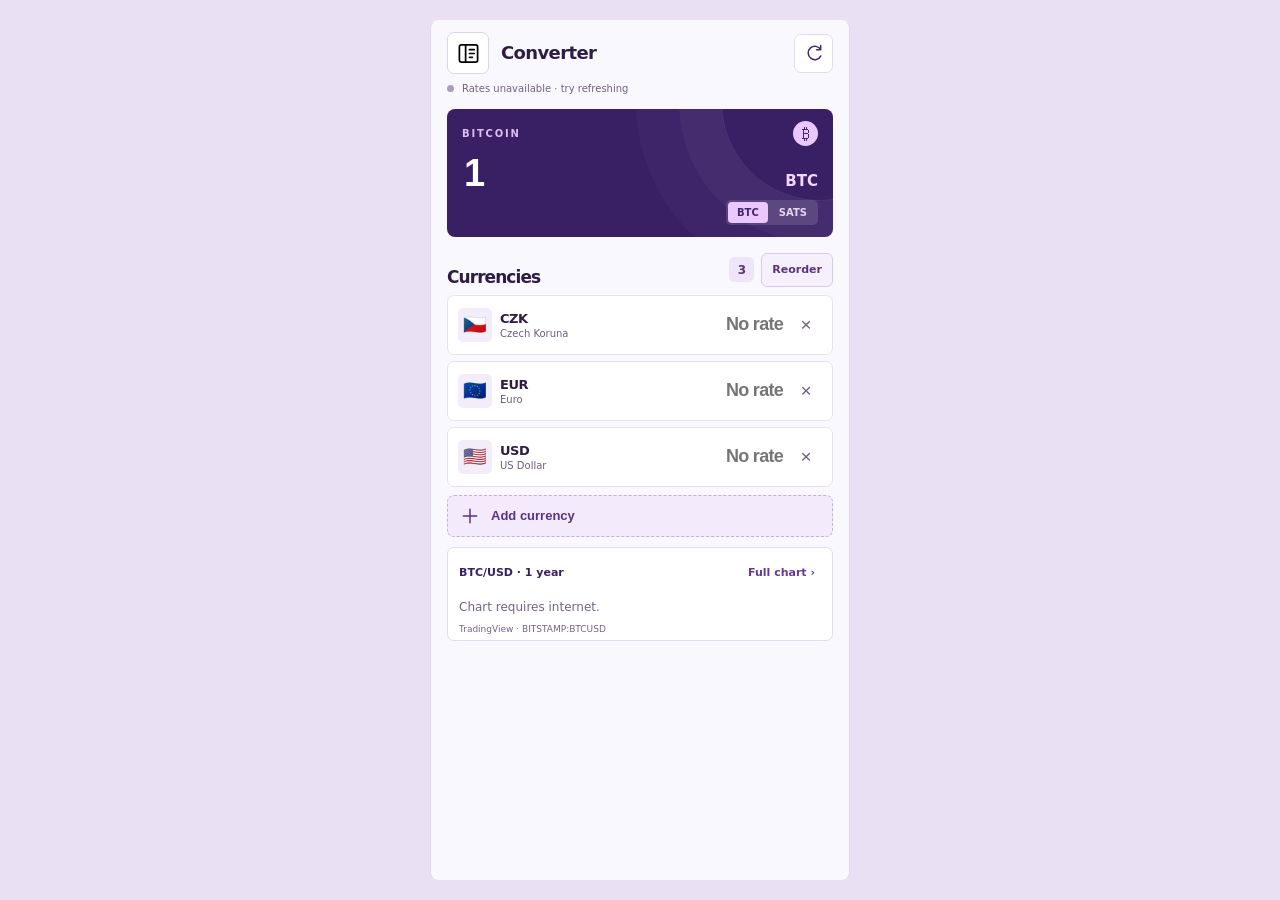
==== commit dfa8966c: "Add eleven translations and localized formatting" ====
--- a/index.html
+++ b/index.html
@@ -135,7 +135,7 @@
         <button type="button" id="install-button" class="menu-action"><span class="menu-action-icon" aria-hidden="true"><svg class="icon"><use href="#icon-install"/></svg></span><span data-i18n="installButton">Nainstalovat aplikaci</span></button>
         <a class="menu-action" href="https://github.com/agp-l/VexlCalc" target="_blank" rel="noopener noreferrer"><span class="menu-action-icon" aria-hidden="true"><svg class="icon"><use href="#icon-code"/></svg></span><span data-i18n="openSource">Zdrojový kód na GitHubu</span></a>
         <button type="button" id="donate-button" class="menu-action"><span class="menu-action-icon" aria-hidden="true"><svg class="icon"><use href="#icon-heart"/></svg></span><span data-i18n="donate">Podpořit projekt</span></button>
-        <label for="language-switch" data-i18n="languageLabel">Jazyk aplikace</label><select id="language-switch" class="language-select" aria-label="Jazyk aplikace" data-i18n-aria-label="languageLabel"><option value="auto" data-i18n="automatic">Auto</option><option value="cs">Čeština</option><option value="en">English</option></select>
+        <label for="language-switch" data-i18n="languageLabel">Jazyk aplikace</label><select id="language-switch" class="language-select" aria-label="Jazyk aplikace" data-i18n-aria-label="languageLabel"><option value="auto" data-i18n="automatic">Auto</option><option value="cs">Čeština</option><option value="en">English</option><option value="sk">Slovenčina</option><option value="es">Español</option><option value="pl">Polski</option><option value="de">Deutsch</option><option value="fr">Français</option><option value="pt">Português (Portugal)</option><option value="ru">Русский</option><option value="uk">Українська</option><option value="sv">Svenska</option><option value="nb">Norsk bokmål</option><option value="eo">Esperanto</option></select>
       </div>
     </dialog>
   </div>
